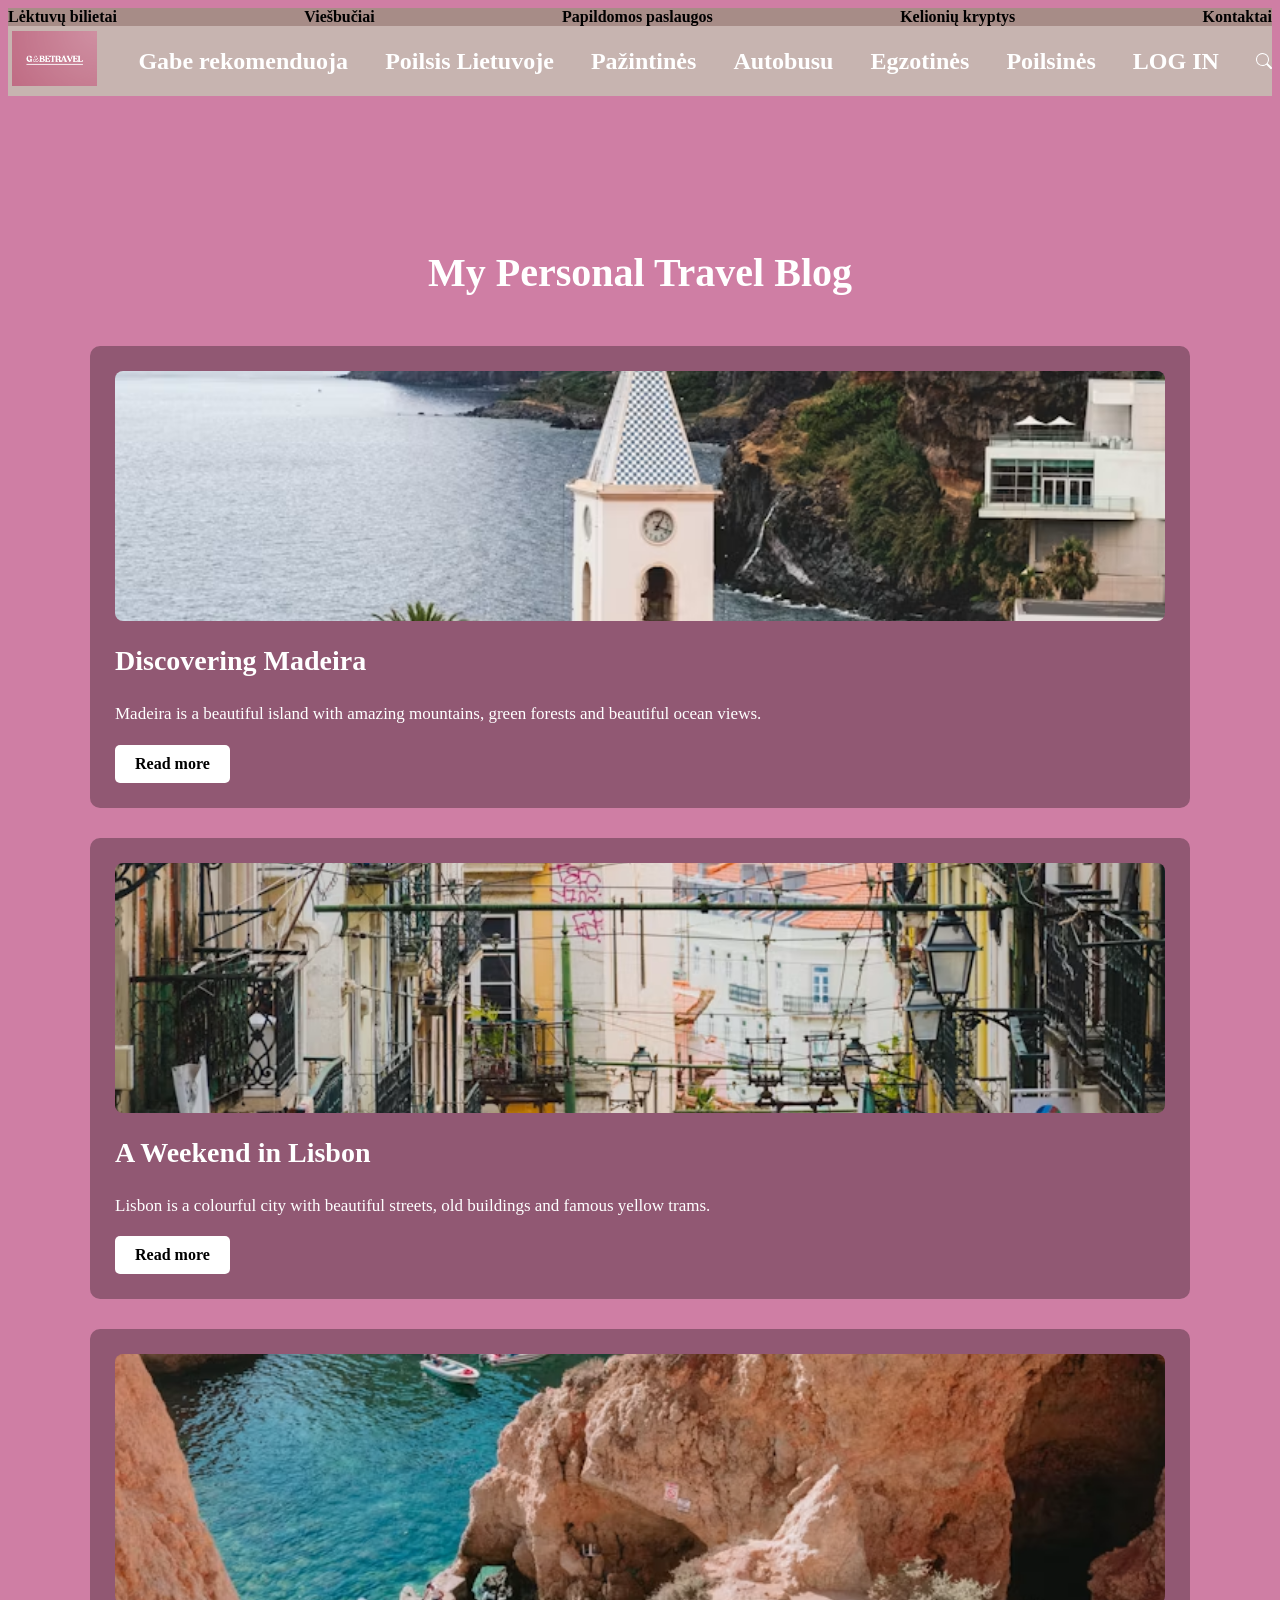
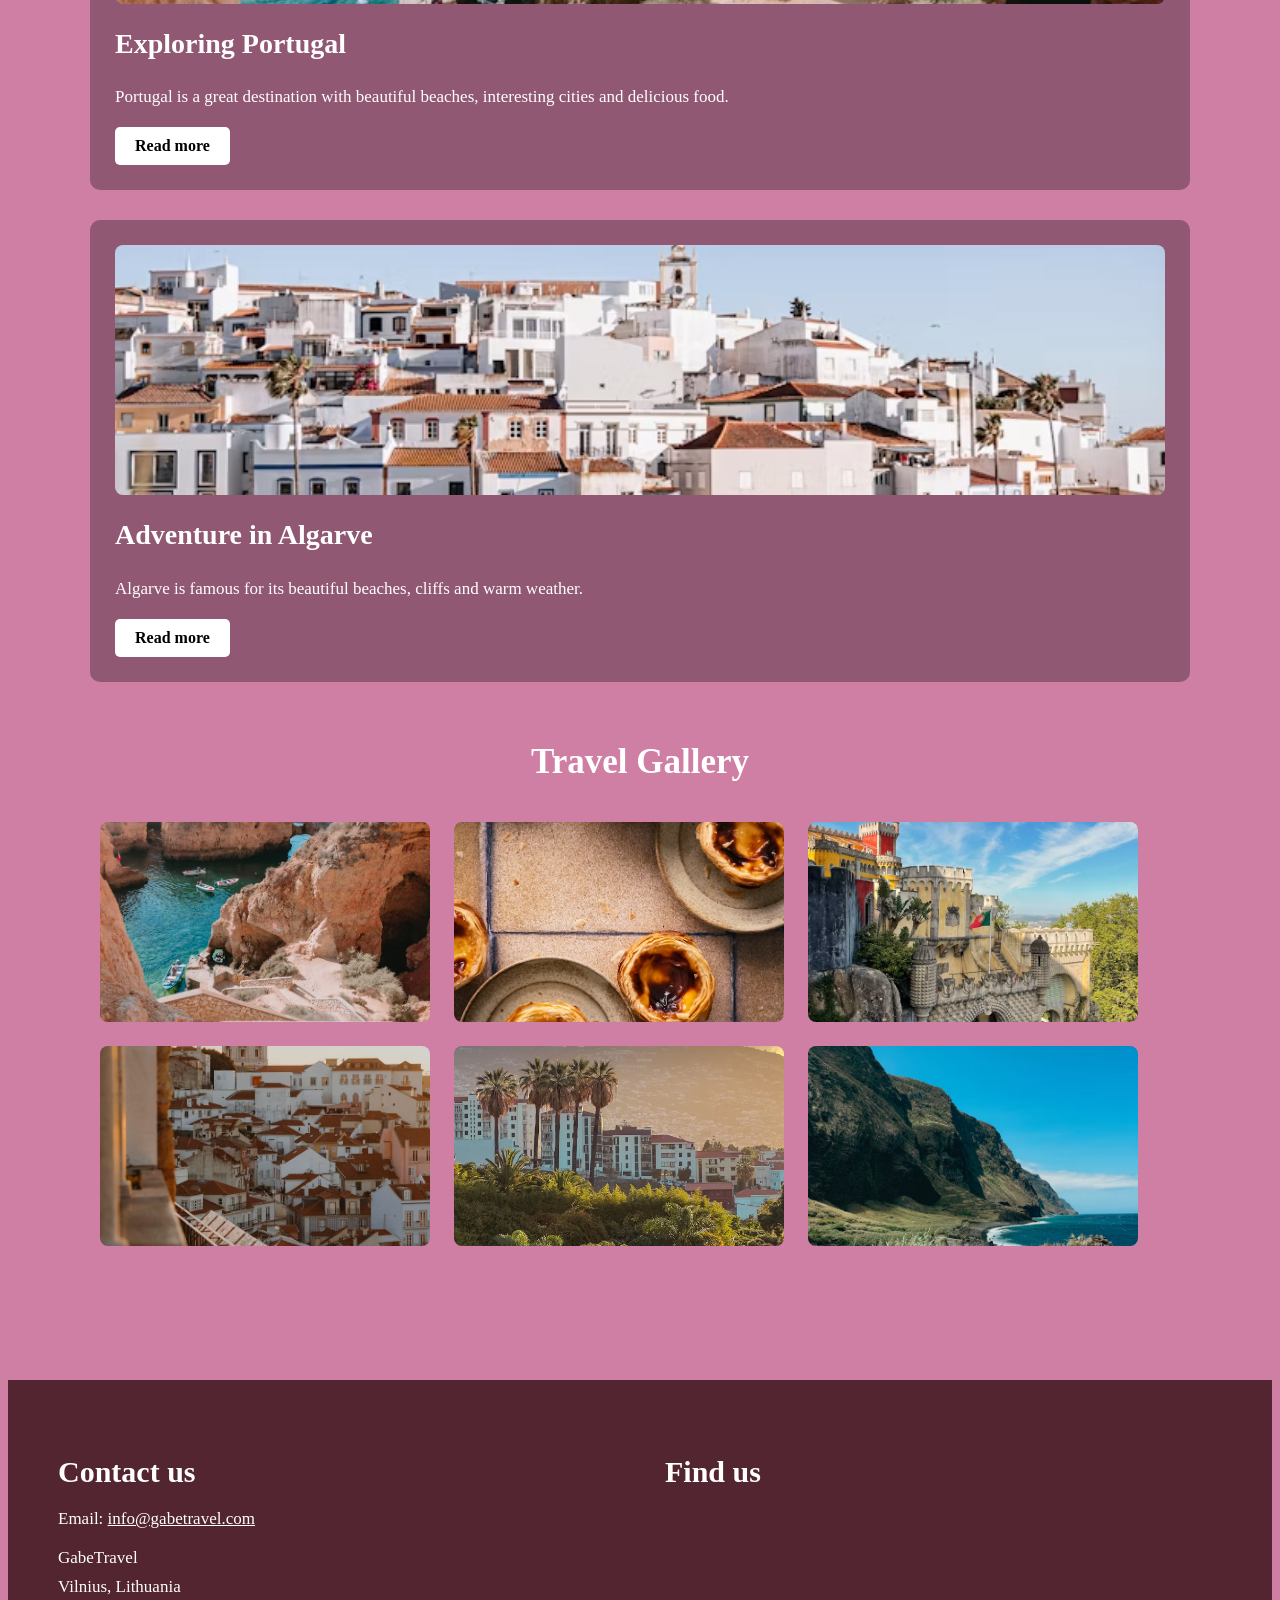
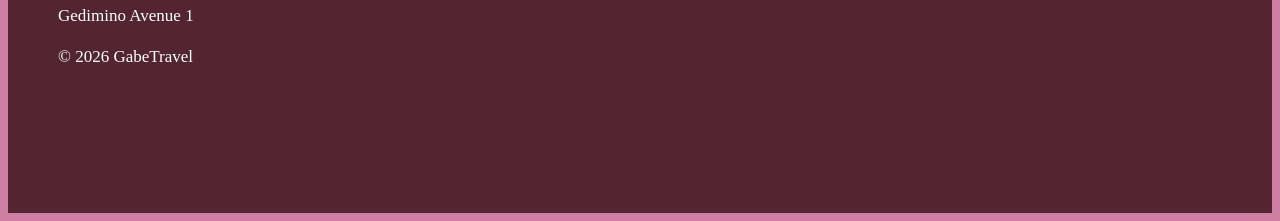
==== blog.html @ 13cf332d "new project traver" ====
<!DOCTYPE html>
<html lang="en">
<head>
    <meta charset="UTF-8">
    <meta name="viewport" content="width=device-width, initial-scale=1.0">
    <title>Document</title>
    <link rel="stylesheet" href="style.css">
</head>
    <header>
        <div class="top-bar">
            <a href="#">Lėktuvų bilietai</a>
            <a href="#">Viešbučiai</a>
            <a href="#">Papildomos paslaugos</a>
            <a href="#">Kelionių kryptys</a>
            <a href="#">Kontaktai</a>
        </div>
    </header>
    <nav class="navigation">
        <a href="index.html">
            <img src="images/TravelLogo.png" alt="Logotipas GabeTravel" class="logotipas">
        </a>
        <a href="#">Gabe rekomenduoja</a>
        <a href="#">Poilsis Lietuvoje</a>
        <a href="#">Pažintinės</a>
        <a href="#">Autobusu</a>
        <a href="#">Egzotinės</a>
        <a href="#">Poilsinės</a>
        <a href="login.html">LOG IN</a>
        <svg search="http://www.w3.org/2000/svg" width="16" height="16" fill="white" class="bi bi-search"
            viewBox="0 0 16 16">
            <path
                d="M11.742 10.344a6.5 6.5 0 1 0-1.397 1.398h-.001q.044.06.098.115l3.85 3.85a1 1 0 0 0 1.415-1.414l-3.85-3.85a1 1 0 0 0-.115-.1zM12 6.5a5.5 5.5 0 1 1-11 0 5.5 5.5 0 0 1 11 0" />
        </svg>
    </nav>
<body class="bodyBlog">
    <section class="personal_blog">
        <h1>My Personal Travel Blog</h1>

        <!-- STR1 -->
        <article class="blog_article">
            <img src="images/madeira.jpg" alt="Madeira">
                <h2>Discovering Madeira</h2>
                <p>
                    Madeira is a beautiful island with amazing mountains,
                    green forests and beautiful ocean views.
                </p>
                <a href="#" class="read_more">Read more</a>
        </article>

        <!-- STR2 -->
        <article class="blog_article">
            <img src="images/lisbon.jpg" alt="Lisbon">
                <h2>A Weekend in Lisbon</h2>
                <p>
                    Lisbon is a colourful city with beautiful streets,
                    old buildings and famous yellow trams.
                </p>
                <a href="#" class="read_more">Read more</a>
        </article>


        <!-- STR3 -->
        <article class="blog_article">
            <img src="images/portugal.jpg" alt="Portugal">
                <h2>Exploring Portugal</h2>
                <p>
                    Portugal is a great destination with beautiful beaches,
                    interesting cities and delicious food.
                </p>
                <a href="#" class="read_more">Read more</a>
        </article>

        <!-- STR4 -->
        <article class="blog_article">
            <img src="images/algav.jpg" alt="Algarve">
            <h2>Adventure in Algarve</h2>
                <p>
                    Algarve is famous for its beautiful beaches,
                    cliffs and warm weather.
                </p>
                <a href="#" class="read_more">Read more</a>
        </article>


        <!--Foto-->
        <div class="blog_gallery">
            <h2>Travel Gallery</h2>
            <img src="images/pirm.jpg" alt="Madeira">
            <img src="images/antr.jpg" alt="Lisbon">
            <img src="images/trec.jpg" alt="Portugal">
            <img src="images/ketv.jpg" alt="Algarve">
            <img src="images/penkt.jpg" alt="Beach">
            <img src="images/sest.jpg" alt="Car">
        </div>
    </section>

    <script src="https://cdn.jsdelivr.net/npm/@popperjs/core@2.11.8/dist/umd/popper.min.js"
        integrity="sha384-I7E8VVD/ismYTF4hNIPjVp/Zjvgyol6VFvRkX/vR+Vc4jQkC+hVqc2pM8ODewa9r"
        crossorigin="anonymous"></script>
    <script src="https://cdn.jsdelivr.net/npm/bootstrap@5.3.8/dist/js/bootstrap.min.js"
        integrity="sha384-G/EV+4j2dNv+tEPo3++6LCgdCROaejBqfUeNjuKAiuXbjrxilcCdDz6ZAVfHWe1Y"
        crossorigin="anonymous"></script>
</body>

<footer class="footer">
    <div class="footer_contacts">
        <h2>Contact us</h2>
        <p>
            Email:
            <a href="mailto:info@gabetravel.com">
                info@gabetravel.com
            </a>
        </p>
        <address>
            GabeTravel<br>
            Vilnius, Lithuania<br>
            Gedimino Avenue 1
        </address>
        <p>
            &copy; 2026 GabeTravel
        </p>
    </div>

    <div class="footer_map">
        <h2>Find us</h2>
        <iframe
            src="https://www.google.com/maps?q=Gedimino+Avenue+1,+Vilnius,+Lithuania&output=embed"
            width="400"
            height="250"
            style="border:0;"
            allowfullscreen=""
            loading="lazy">
        </iframe>
    </div>
</footer>
</html>
---- style.css ----
.bodyBlog {
  background-color: rgb(207, 126, 164);
}

.top-bar {
  background-color: rgb(167, 140, 135);
  display: flex;
  justify-content: space-between;
}

.top-bar a {
  color: black;
  font-weight: 600;
  text-decoration: none;
}

.navigation {
  background-color: rgb(199, 180, 176);
  display: flex;
  justify-content: space-between;
  width: 100%;
  height: 70px;
  align-items: center;
}

.navigation a {
  color: white;
  font-weight: 600;
  text-decoration: none;
  font-size: 24px;
}

.navigation .logotipas {
  height: 55px;
  padding: 4px;
}

main {
  min-height: 1000px;
  position: relative;
  overflow: hidden;
  background-image: url("images/back.444.jpg");
  background-size: cover;
  background-position: center;
  background-repeat: no-repeat;
}
main main::before {
  content: "";
  position: absolute;
  inset: 0;
  background-color: rgba(0, 0, 0, 0.2);
  z-index: 0;
}
main .first_text {
  position: relative;
  z-index: 2;
  text-align: center;
  padding-top: 100px;
}
main .first_text h1 {
  color: white;
  font-size: 60px;
}
main .first_text p {
  color: white;
  font-size: 25px;
}

.pic {
  position: relative;
  width: 30%;
  overflow: hidden;
}
.pic button {
  display: block;
  margin: 10px auto 0;
  color: rgb(121, 23, 99);
}

.destinations {
  position: relative;
  z-index: 2;
  display: flex;
  justify-content: center;
  gap: 30px;
  margin-top: 100px;
}
.destinations .pic {
  position: relative;
  width: 30%;
  overflow: hidden;
}
.destinations .pic img, .destinations iframe {
  width: 100%;
  height: 300px;
  -o-object-fit: cover;
     object-fit: cover;
  display: block;
}
.destinations .pic_text {
  position: absolute;
  top: 83%;
  left: 50%;
  transform: translate(-50%, -50%);
  color: white;
  font-size: 30px;
  font-weight: bold;
  margin: 0;
}
.destinations .buttondest {
  color: azure;
}

.recomendations {
  max-width: 1100px;
  margin: 100px auto 0;
  padding: 40px;
}
.recomendations h2 {
  color: azure;
  font-size: 40px;
  text-align: center;
  margin-bottom: 50px;
}
.recomendations .recomendations_content {
  display: flex;
  align-items: center;
  gap: 60px;
}
.recomendations .recomendations_content .recomendations_text {
  flex: 1;
}
.recomendations .recomendations_content .recomendations_text p {
  color: azure;
  font-size: 18px;
  line-height: 1.7;
  margin-bottom: 25px;
}
.recomendations .recomendations_content .recomendations_text h3 {
  color: azure;
  font-size: 25px;
  margin-top: 30px;
  margin-bottom: 15px;
}
.recomendations .recomendations_content .recomendations_text ol,
.recomendations .recomendations_content .recomendations_text ul {
  color: azure;
  font-size: 17px;
  line-height: 1.8;
  margin-bottom: 25px;
}
.recomendations .recomendations_content .recomendations_text li {
  margin-bottom: 5px;
}
.recomendations .recomendations_content img {
  width: 450px;
  height: 380px;
  -o-object-fit: cover;
     object-fit: cover;
  border-radius: 8px;
}

.autorent {
  max-width: 1100px;
  margin: 100px auto 0;
  padding: 40px;
}
.autorent .autorent_text {
  color: azure;
  text-align: center;
}
.autorent .autorent_text h2 {
  font-size: 40px;
  margin-bottom: 20px;
}
.autorent .autorent_text p {
  max-width: 900px;
  margin: 0 auto 45px;
  font-size: 18px;
}
.autorent .autorent_image {
  display: flex;
  gap: 20px;
  margin-bottom: 60px;
}
.autorent .rentimg {
  width: 33.33%;
  height: 260px;
  -o-object-fit: cover;
     object-fit: cover;
  border: 3px solid white;
  border-radius: 8px;
}
.autorent .car_table h3 {
  color: azure;
  font-size: 30px;
  text-align: center;
  margin-bottom: 25px;
}
.autorent .car_table table {
  width: 100%;
  border-collapse: collapse;
  background-color: rgba(0, 0, 0, 0.5);
}
.autorent .car_table th {
  color: white;
  background-color: rgba(0, 0, 0, 0.5);
  font-size: 18px;
  padding: 15px;
  text-align: center;
  border: 1px solid white;
}
.autorent .car_table td {
  color: azure;
  font-size: 17px;
  padding: 15px;
  text-align: center;
  border: 1px solid white;
}
.autorent .car_table td img {
  width: 150px;
  height: 100px;
  -o-object-fit: cover;
     object-fit: cover;
  border-radius: 5px;
}

.travel_journal {
  max-width: 1100px;
  margin: 100px auto 0;
  padding: 40px;
}
.travel_journal h2 {
  color: azure;
  font-size: 40px;
  text-align: center;
  margin-bottom: 50px;
}
.travel_journal .journal_article {
  display: flex;
  align-items: center;
  gap: 40px;
  background-color: rgba(0, 0, 0, 0.3);
  padding: 25px;
  margin-bottom: 30px;
  border-radius: 8px;
}
.travel_journal .journal_article .journal_text {
  width: 50%;
}
.travel_journal .journal_article .journal_text h3 {
  color: white;
  font-size: 28px;
  margin-bottom: 10px;
}
.travel_journal .journal_article .journal_text h4 {
  color: azure;
  font-size: 21px;
  margin-bottom: 15px;
}
.travel_journal .journal_article .journal_text p {
  color: azure;
  font-size: 17px;
  line-height: 1.6;
}
.travel_journal .journal_article .journal_text a {
  color: white;
  font-weight: bold;
}
.travel_journal .journal_article img {
  width: 50%;
  height: 300px;
  -o-object-fit: cover;
     object-fit: cover;
  border-radius: 8px;
}
.travel_journal .journal_article:nth-child(2),
.travel_journal .journal_article:nth-child(4) {
  flex-direction: row;
}
.travel_journal .journal_article:nth-child(3),
.travel_journal .journal_article:nth-child(5) {
  flex-direction: row-reverse;
}

.login_page {
  width: 500px;
  margin: 80px auto;
  padding: 40px;
  background-image: url("images/back999.jpg");
  background-size: cover;
  background-position: center;
  border-radius: 10px;
}
.login_page .login_page {
  background-color: aqua;
}
.login_page h1 {
  color: white;
  text-align: center;
  font-size: 40px;
  margin-bottom: 35px;
}
.login_page form {
  display: flex;
  flex-direction: column;
}
.login_page label {
  color: white;
  font-size: 18px;
  margin-bottom: 8px;
}
.login_page input {
  padding: 12px;
  margin-bottom: 20px;
  border: none;
  border-radius: 5px;
  font-size: 16px;
}
.login_page button {
  padding: 12px;
  margin-top: 10px;
  background-color: rgb(167, 140, 135);
  color: black;
  border: none;
  border-radius: 5px;
  font-size: 18px;
  font-weight: bold;
  cursor: pointer;
}
.login_page button:hover {
  background-color: lightgray;
}

.personal_blog {
  max-width: 1100px;
  margin: 80px auto;
  padding: 40px;
}
.personal_blog h1 {
  color: white;
  text-align: center;
  font-size: 40px;
  margin-bottom: 50px;
}
.personal_blog .blog_article {
  background-color: rgba(0, 0, 0, 0.3);
  padding: 25px;
  margin-bottom: 30px;
  border-radius: 10px;
}
.personal_blog .blog_article img {
  width: 100%;
  height: 250px;
  -o-object-fit: cover;
     object-fit: cover;
  border-radius: 8px;
}
.personal_blog .blog_article h2 {
  color: white;
  font-size: 28px;
  margin-top: 20px;
}
.personal_blog .blog_article p {
  color: white;
  font-size: 17px;
  line-height: 1.6;
}
.personal_blog .blog_article .read_more {
  display: inline-block;
  padding: 10px 20px;
  background-color: white;
  color: black;
  text-decoration: none;
  font-weight: bold;
  border-radius: 5px;
}
.personal_blog .blog_article .read_more:hover {
  background-color: lightgray;
}
.personal_blog .blog_gallery {
  margin-top: 60px;
}
.personal_blog .blog_gallery h2 {
  color: white;
  text-align: center;
  font-size: 35px;
  margin-bottom: 30px;
}
.personal_blog .blog_gallery img {
  width: 30%;
  height: 200px;
  -o-object-fit: cover;
     object-fit: cover;
  margin: 10px;
  border-radius: 8px;
}

.footer {
  display: flex;
  justify-content: space-between;
  gap: 50px;
  padding: 50px;
  margin-top: 2px;
  background-color: rgb(82, 37, 48);
  color: white;
}
.footer .footer_contacts {
  width: 50%;
}
.footer .footer_contacts h2 {
  font-size: 30px;
  margin-bottom: 20px;
}
.footer .footer_contacts p {
  font-size: 17px;
  margin-bottom: 15px;
}
.footer .footer_contacts a {
  color: white;
}
.footer .footer_contacts address {
  font-size: 17px;
  line-height: 1.7;
  font-style: normal;
}
.footer .footer_map {
  width: 50%;
}
.footer .footer_map h2 {
  font-size: 30px;
  margin-bottom: 20px;
}
.footer .footer_map iframe {
  width: 100%;
  max-width: 400px;
  border-radius: 8px;
}/*# sourceMappingURL=style.css.map */
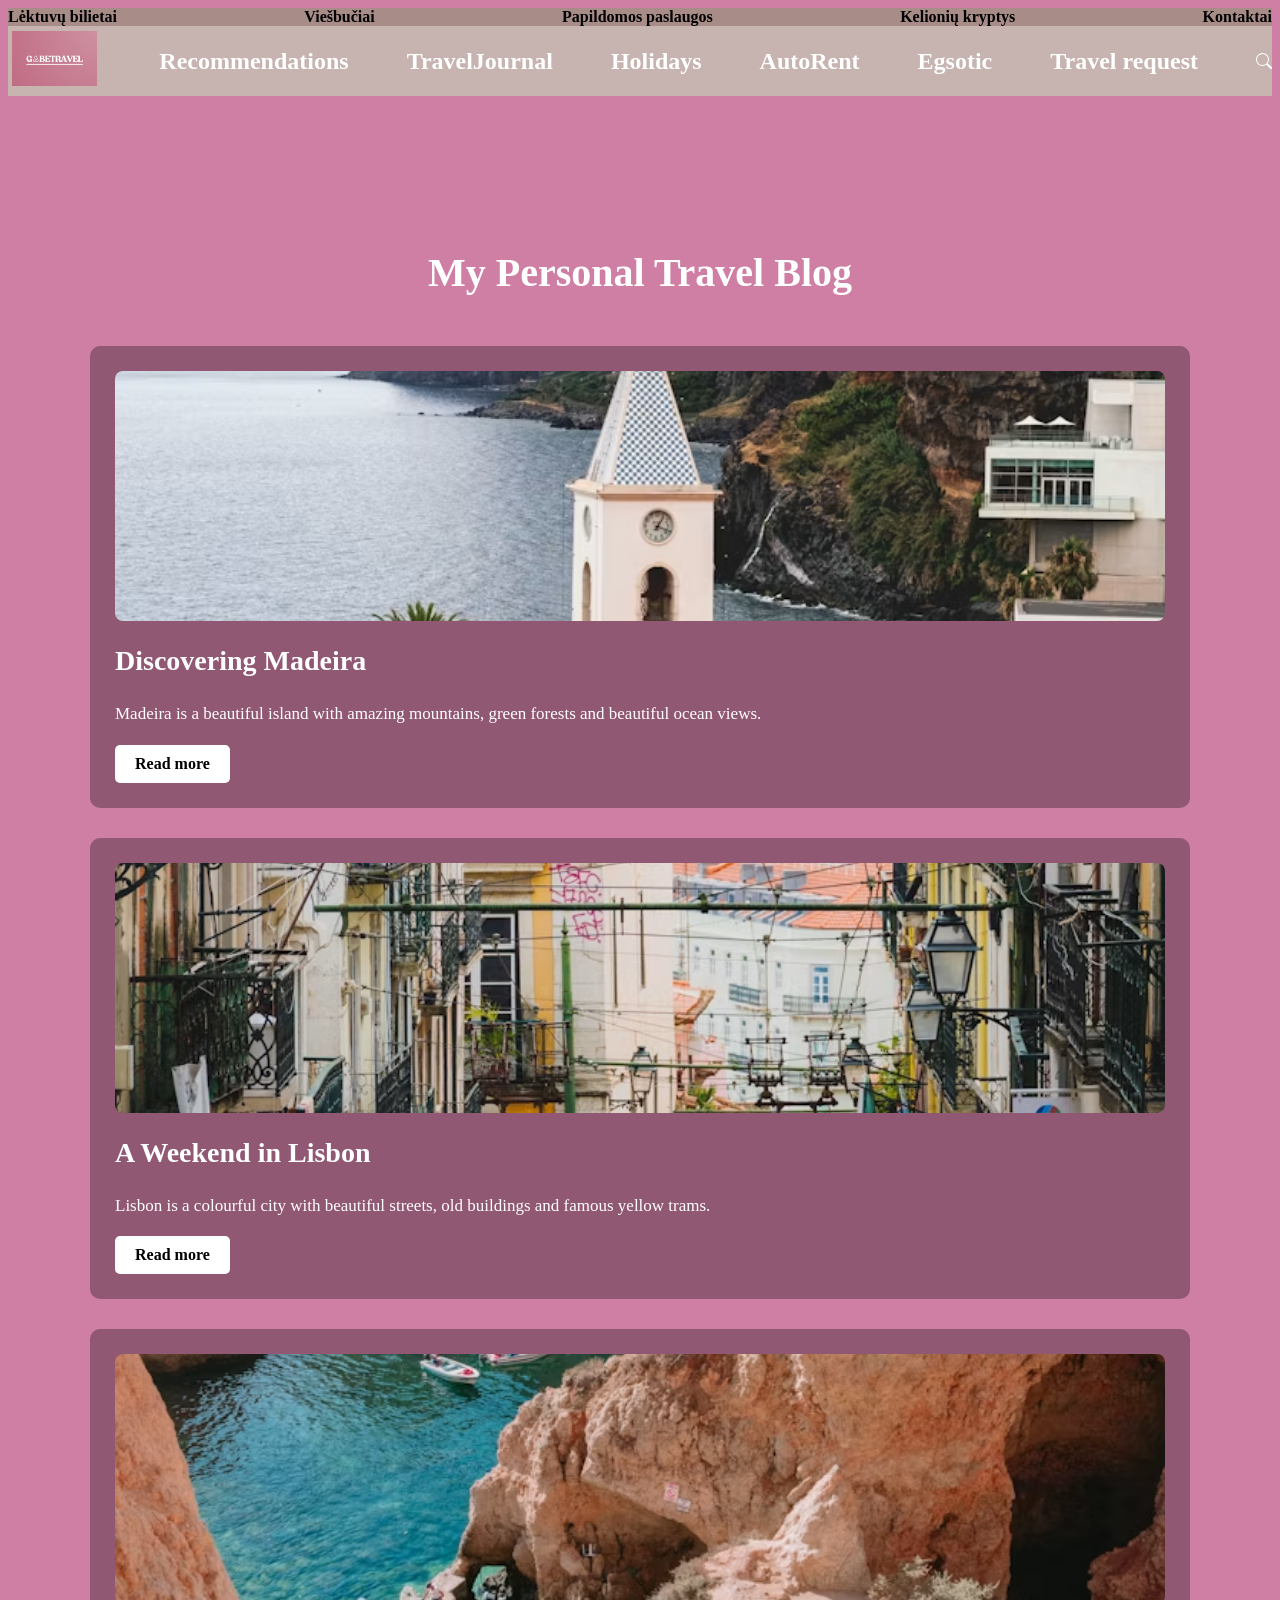
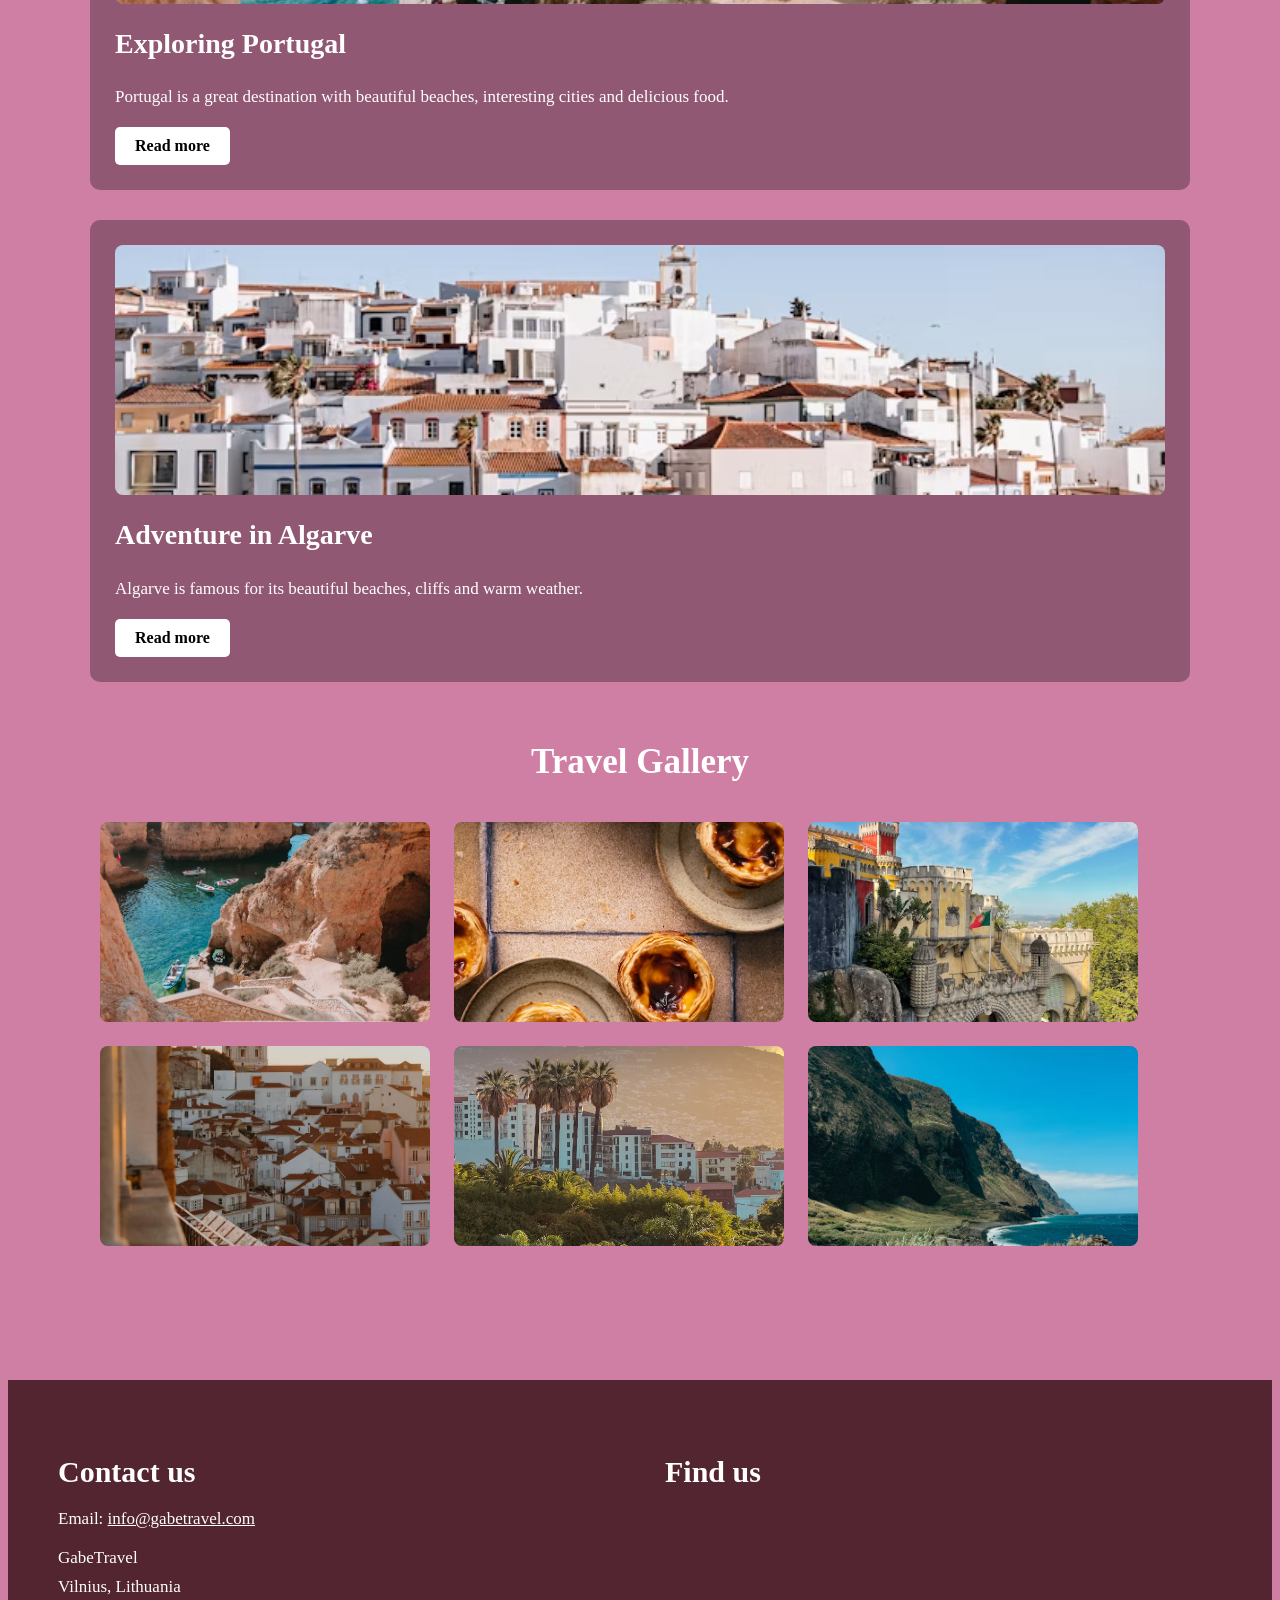
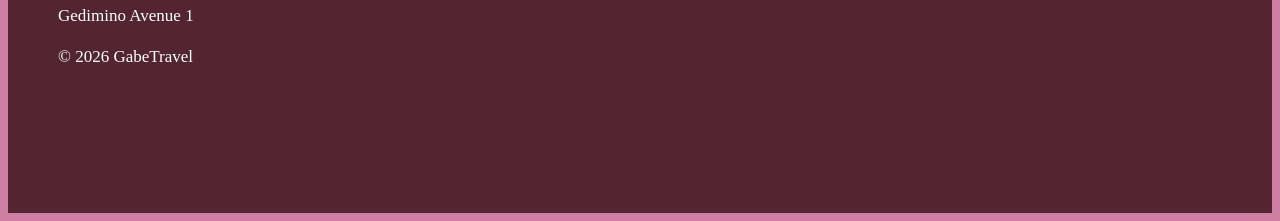
==== commit 501d8cef: "baigtas puslapis" ====
--- a/blog.html
+++ b/blog.html
@@ -19,14 +19,13 @@
         <a href="index.html">
             <img src="images/TravelLogo.png" alt="Logotipas GabeTravel" class="logotipas">
         </a>
-        <a href="#">Gabe rekomenduoja</a>
-        <a href="#">Poilsis Lietuvoje</a>
-        <a href="#">Pažintinės</a>
-        <a href="#">Autobusu</a>
-        <a href="#">Egzotinės</a>
-        <a href="#">Poilsinės</a>
-        <a href="login.html">LOG IN</a>
-        <svg search="http://www.w3.org/2000/svg" width="16" height="16" fill="white" class="bi bi-search"
+            <a href="#Recommendations">Recommendations</a>
+            <a href="#TravelJournal">TravelJournal</a>
+            <a href="#">Holidays</a>
+            <a href="#AutoRent">AutoRent</a>
+            <a href="#">Egsotic</a>
+            <a href="travelReguest.html">Travel request</a>
+        <svg xmlns="http://www.w3.org/2000/svg" width="16" height="16" fill="white" class="bi bi-search"
             viewBox="0 0 16 16">
             <path
                 d="M11.742 10.344a6.5 6.5 0 1 0-1.397 1.398h-.001q.044.06.098.115l3.85 3.85a1 1 0 0 0 1.415-1.414l-3.85-3.85a1 1 0 0 0-.115-.1zM12 6.5a5.5 5.5 0 1 1-11 0 5.5 5.5 0 0 1 11 0" />
--- a/style.css
+++ b/style.css
@@ -77,6 +77,10 @@
   color: rgb(121, 23, 99);
 }
 
+.image_box {
+  position: relative;
+}
+
 .destinations {
   position: relative;
   z-index: 2;
@@ -99,16 +103,24 @@
 }
 .destinations .pic_text {
   position: absolute;
-  top: 83%;
+  bottom: 10px;
   left: 50%;
-  transform: translate(-50%, -50%);
+  transform: translateX(-50%);
   color: white;
   font-size: 30px;
   font-weight: bold;
   margin: 0;
+  text-shadow: 2px 2px 5px black;
 }
 .destinations .buttondest {
   color: azure;
+}
+.destinations .description {
+  color: white;
+  font-size: 17px;
+  line-height: 1.5;
+  margin: 15px 0;
+  text-align: center;
 }
 
 .recomendations {
@@ -160,30 +172,30 @@
   border-radius: 8px;
 }
 
-.autorent {
+.AutoRent {
   max-width: 1100px;
   margin: 100px auto 0;
   padding: 40px;
 }
-.autorent .autorent_text {
-  color: azure;
-  text-align: center;
-}
-.autorent .autorent_text h2 {
+.AutoRent .autorent_text {
+  color: azure;
+  text-align: center;
+}
+.AutoRent .autorent_text h2 {
   font-size: 40px;
   margin-bottom: 20px;
 }
-.autorent .autorent_text p {
+.AutoRent .autorent_text p {
   max-width: 900px;
   margin: 0 auto 45px;
   font-size: 18px;
 }
-.autorent .autorent_image {
+.AutoRent .autorent_image {
   display: flex;
   gap: 20px;
   margin-bottom: 60px;
 }
-.autorent .rentimg {
+.AutoRent .rentimg {
   width: 33.33%;
   height: 260px;
   -o-object-fit: cover;
@@ -191,18 +203,18 @@
   border: 3px solid white;
   border-radius: 8px;
 }
-.autorent .car_table h3 {
+.AutoRent .car_table h3 {
   color: azure;
   font-size: 30px;
   text-align: center;
   margin-bottom: 25px;
 }
-.autorent .car_table table {
+.AutoRent .car_table table {
   width: 100%;
   border-collapse: collapse;
   background-color: rgba(0, 0, 0, 0.5);
 }
-.autorent .car_table th {
+.AutoRent .car_table th {
   color: white;
   background-color: rgba(0, 0, 0, 0.5);
   font-size: 18px;
@@ -210,14 +222,14 @@
   text-align: center;
   border: 1px solid white;
 }
-.autorent .car_table td {
+.AutoRent .car_table td {
   color: azure;
   font-size: 17px;
   padding: 15px;
   text-align: center;
   border: 1px solid white;
 }
-.autorent .car_table td img {
+.AutoRent .car_table td img {
   width: 150px;
   height: 100px;
   -o-object-fit: cover;
@@ -281,6 +293,10 @@
 .travel_journal .journal_article:nth-child(3),
 .travel_journal .journal_article:nth-child(5) {
   flex-direction: row-reverse;
+}
+
+.loginbody {
+  background-color: rgb(161, 91, 126);
 }
 
 .login_page {
@@ -292,9 +308,6 @@
   background-position: center;
   border-radius: 10px;
 }
-.login_page .login_page {
-  background-color: aqua;
-}
 .login_page h1 {
   color: white;
   text-align: center;
@@ -320,7 +333,7 @@
 .login_page button {
   padding: 12px;
   margin-top: 10px;
-  background-color: rgb(167, 140, 135);
+  background-color: rgb(161, 91, 126);
   color: black;
   border: none;
   border-radius: 5px;
@@ -398,7 +411,7 @@
 
 .footer {
   display: flex;
-  justify-content: space-between;
+  justify-items: center;
   gap: 50px;
   padding: 50px;
   margin-top: 2px;
@@ -435,4 +448,62 @@
   width: 100%;
   max-width: 400px;
   border-radius: 8px;
+}
+
+.travelRequestOne {
+  width: 700px;
+  margin: 60px auto;
+  padding: 40px;
+  background-color: rgba(0, 0, 0, 0.3);
+  border-radius: 10px;
+}
+.travelRequestOne h1 {
+  color: white;
+  text-align: center;
+  margin-bottom: 30px;
+}
+.travelRequestOne label {
+  color: white;
+  font-size: 18px;
+  display: block;
+  margin-bottom: 8px;
+}
+.travelRequestOne input,
+.travelRequestOne select,
+.travelRequestOne textarea {
+  width: 100%;
+  padding: 10px;
+  margin-bottom: 20px;
+  border: none;
+  border-radius: 5px;
+}
+.travelRequestOne h2 {
+  color: white;
+  font-size: 24px;
+  margin-top: 25px;
+  margin-bottom: 15px;
+}
+.travelRequestOne .checkbox_group label,
+.travelRequestOne .radio_group label {
+  display: block;
+  margin-bottom: 10px;
+}
+.travelRequestOne .checkbox_group input,
+.travelRequestOne .radio_group input {
+  width: auto;
+  margin-right: 8px;
+}
+.travelRequestOne .formButton {
+  display: block;
+  margin: 20px auto 0;
+  padding: 10px 30px;
+  background-color: white;
+  color: black;
+  border: none;
+  border-radius: 5px;
+  font-size: 18px;
+  font-weight: bold;
+}
+.travelRequestOne button:hover {
+  background-color: rgb(26, 128, 119);
 }/*# sourceMappingURL=style.css.map */
